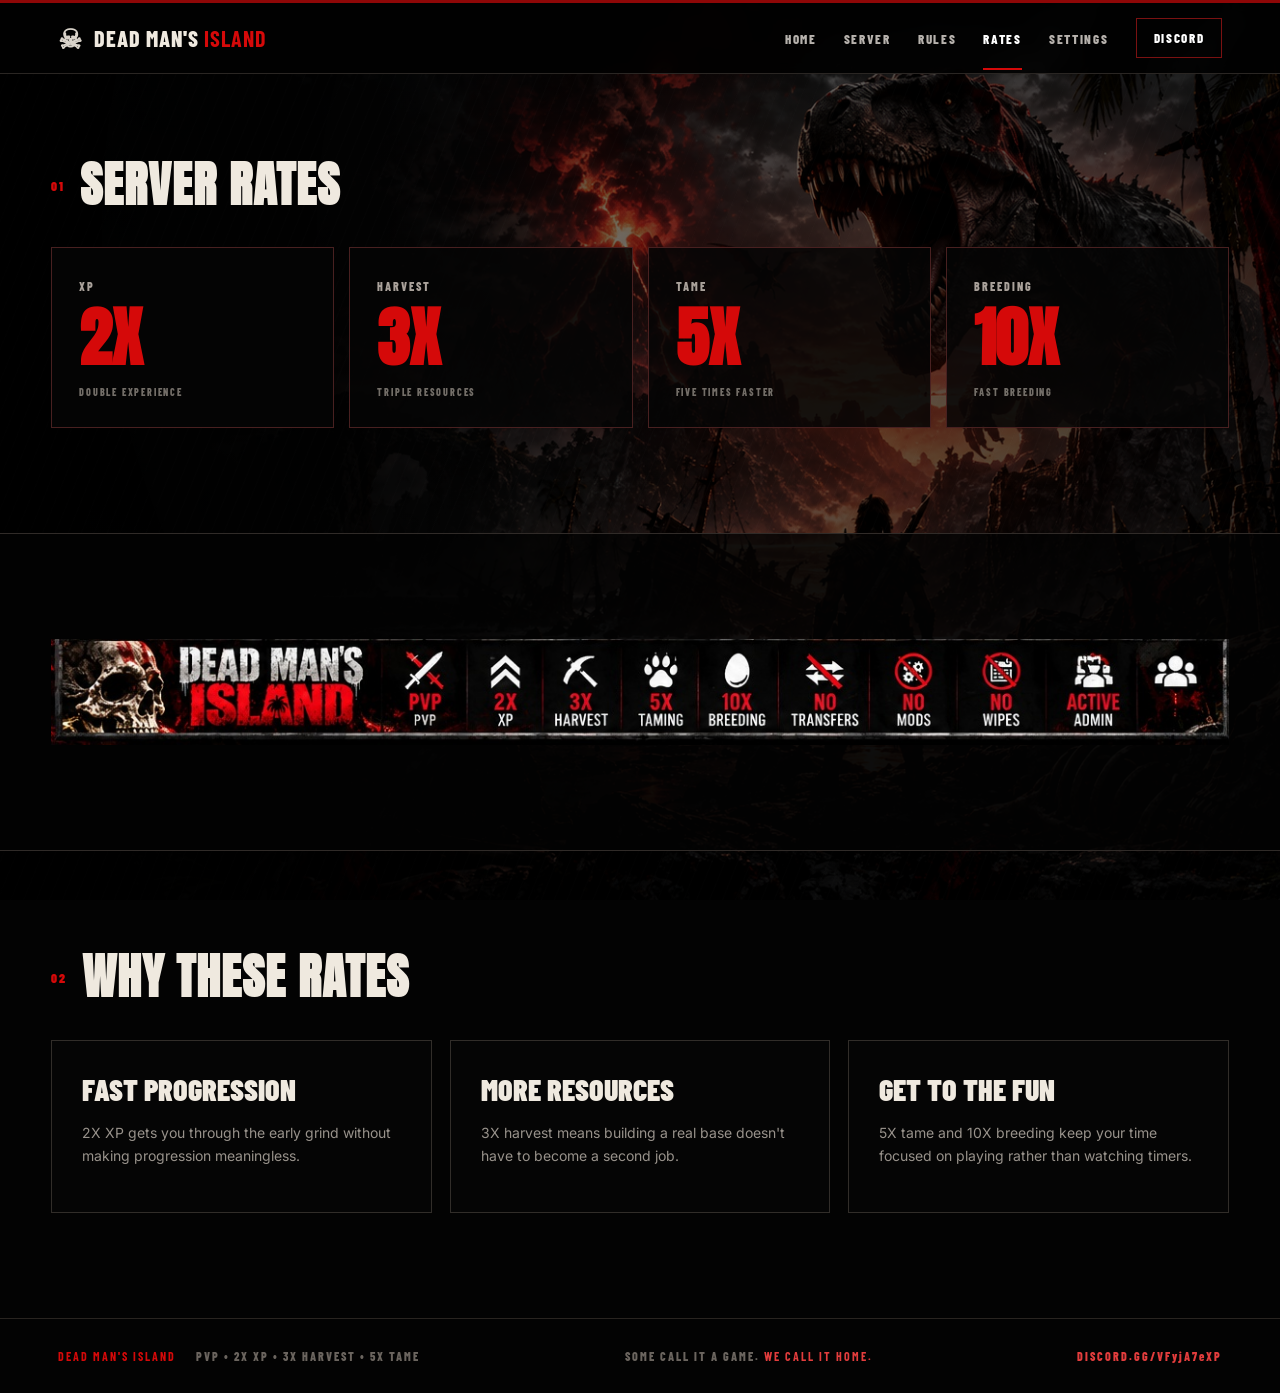
==== rates.html @ 8d5e0fa4 "Add files via upload" ====
<!doctype html>
<html lang="en"><head>
<meta charset="utf-8"><meta name="viewport" content="width=device-width,initial-scale=1">
<title>Rates — Dead Man's Island</title>
<link rel="stylesheet" href="style.css">
</head><body>
<header class="site-header">
  <a class="logo" href="index.html">
    <span class="skull">☠</span><span>DEAD MAN'S <b>ISLAND</b></span>
  </a>
  <button class="menu-toggle" aria-label="Open menu">☰</button>
  <nav class="nav-links">
    <a href="index.html">HOME</a>
    <a href="server.html">SERVER</a>
    <a href="rules.html">RULES</a>
    <a href="rates.html">RATES</a>
    <a href="settings.html">SETTINGS</a>
    <a class="discord-link" href="https://discord.gg/VFyjA7eXP" target="_blank" rel="noopener">DISCORD</a>
  </nav>
</header>

<section class="section" style="padding-top:90px"><div class="wrap">
  <div class="section-head"><span class="num">01</span><h2>SERVER RATES</h2></div>
  <div class="grid4">
    <div class="ratebox"><span>XP</span><strong>2X</strong><em>DOUBLE EXPERIENCE</em></div>
    <div class="ratebox"><span>HARVEST</span><strong>3X</strong><em>TRIPLE RESOURCES</em></div>
    <div class="ratebox"><span>TAME</span><strong>5X</strong><em>FIVE TIMES FASTER</em></div>
    <div class="ratebox"><span>BREEDING</span><strong>10X</strong><em>FAST BREEDING</em></div>
  </div>
</div></section>
<section class="darkband"><div class="section"><div class="rates-strip"><img src="assets/rates-banner.jpg" alt="Dead Man's Island server rates and settings"></div></div></section>
<section class="section"><div class="wrap"><div class="section-head"><span class="num">02</span><h2>WHY THESE RATES</h2></div><div class="grid3">
  <div class="panel pad"><h3>FAST PROGRESSION</h3><p>2X XP gets you through the early grind without making progression meaningless.</p></div>
  <div class="panel pad"><h3>MORE RESOURCES</h3><p>3X harvest means building a real base doesn't have to become a second job.</p></div>
  <div class="panel pad"><h3>GET TO THE FUN</h3><p>5X tame and 10X breeding keep your time focused on playing rather than watching timers.</p></div>
</div></div></section>

<footer class="site-footer">
  <div><strong>DEAD MAN'S ISLAND</strong><span>PVP • 2X XP • 3X HARVEST • 5X TAME</span></div>
  <div class="footer-center">SOME CALL IT A GAME. <b>WE CALL IT HOME.</b></div>
  <a href="https://discord.gg/VFyjA7eXP" target="_blank" rel="noopener">DISCORD.GG/VFyjA7eXP</a>
</footer>
<script src="site.js"></script>
</body></html>
---- style.css ----
@import url('https://fonts.googleapis.com/css2?family=Anton&family=Barlow+Condensed:wght@400;500;600;700;800;900&family=Inter:wght@400;600;700;800&display=swap');
:root{--red:#d50909;--red2:#8e0707;--ink:#070707;--panel:rgba(7,7,7,.84);--line:rgba(255,255,255,.12);--muted:#8d8883;--bone:#efe9df}
*{box-sizing:border-box}html{scroll-behavior:smooth}body{margin:0;background:#030303;color:var(--bone);font-family:Inter,Arial,sans-serif}
body:before{content:"";position:fixed;inset:0;z-index:-3;background:linear-gradient(90deg,rgba(0,0,0,.86) 0%,rgba(0,0,0,.54) 48%,rgba(0,0,0,.74) 100%),url("assets/hero.jpg") center top/cover no-repeat;filter:saturate(1.03)}
body:after{content:"";position:fixed;inset:0;z-index:-2;background:radial-gradient(circle at 70% 25%,transparent 0 22%,rgba(0,0,0,.25) 42%,rgba(0,0,0,.76) 100%),repeating-linear-gradient(112deg,transparent 0 10px,rgba(255,255,255,.01) 11px,transparent 12px)}
a{text-decoration:none;color:inherit}.site-header{position:sticky;top:0;z-index:20;height:74px;padding:0 4.5vw;display:flex;align-items:center;justify-content:space-between;background:rgba(2,2,2,.91);border-top:3px solid var(--red2);border-bottom:1px solid #2a2623;backdrop-filter:blur(8px)}
.logo{display:flex;align-items:center;gap:11px;font:800 22px/1 "Barlow Condensed";letter-spacing:1px;white-space:nowrap}.logo b{color:var(--red)}.skull{font-size:27px;color:#d9d3ca}
.nav-links{display:flex;align-items:center;gap:27px;font:800 13px "Barlow Condensed";letter-spacing:1.7px;color:#b7b2ad}.nav-links a{padding:25px 0 21px;border-bottom:2px solid transparent}.nav-links a:hover,.nav-links a.active{color:#fff;border-bottom-color:var(--red)}.nav-links .discord-link{border:1px solid #7a1111;padding:11px 17px;color:#fff}.menu-toggle{display:none;background:none;border:0;color:#fff;font-size:25px}
.hero{min-height:calc(100vh - 74px);display:flex;align-items:center;position:relative;overflow:hidden}.hero:before{content:"";position:absolute;inset:0;background:linear-gradient(90deg,rgba(4,4,4,.98) 0%,rgba(4,4,4,.78) 30%,rgba(4,4,4,.18) 63%,rgba(4,4,4,.4) 100%)}.hero:after{content:"";position:absolute;left:0;right:0;bottom:0;height:180px;background:linear-gradient(transparent,#050505)}
.hero-content{position:relative;z-index:2;padding:7vw 7.5vw;max-width:800px}.eyebrow{font:800 14px "Barlow Condensed";letter-spacing:4px;color:#bcb4ac}.hero h1{font:900 clamp(75px,11vw,166px)/.79 Anton;margin:18px 0 25px;text-shadow:5px 7px 0 #000;letter-spacing:-2px}.hero h1 span{color:var(--red)}.hero .sub{font:800 18px "Barlow Condensed";letter-spacing:3px;color:#ece6dc}.hero .sub b{color:var(--red)}.hero p{max-width:560px;font:500 20px/1.5 "Barlow Condensed";color:#bdb7b0}.hero p strong{color:#fff}.actions{display:flex;gap:12px;margin:28px 0 18px}.btn{display:inline-block;padding:15px 25px;font:800 14px "Barlow Condensed";letter-spacing:1.5px}.btn.red{background:var(--red);box-shadow:5px 5px 0 #050505}.btn.red:hover{background:#f20c0c}.btn.ghost{border:1px solid #655f59;background:rgba(0,0,0,.45)}.status{font:700 11px "Barlow Condensed";letter-spacing:2px;color:#9b958f}.status i{display:inline-block;width:8px;height:8px;border-radius:50%;background:#acbf76;box-shadow:0 0 11px #acbf76;margin-right:7px}
.quick-rates{position:relative;z-index:3;margin:-58px auto 0;width:min(94%,1220px);background:rgba(4,4,4,.92);border:1px solid #3b1717;border-top:2px solid var(--red);display:grid;grid-template-columns:repeat(8,1fr);box-shadow:0 16px 45px rgba(0,0,0,.65)}.quick-rates .q{padding:18px 9px;text-align:center;border-right:1px solid #3a2824}.quick-rates .q:last-child{border-right:0}.q b{display:block;font:900 30px Anton;color:var(--red);line-height:1}.q span{display:block;font:800 10px "Barlow Condensed";letter-spacing:1.5px;color:#ddd5cd;margin-top:5px}
.wrap{width:min(1240px,92%);margin:0 auto}.section{padding:105px 0}.section-head{display:flex;align-items:center;gap:15px;margin-bottom:40px}.section-head .num{font:900 13px "Barlow Condensed";color:var(--red);letter-spacing:2px}.section-head h2{font:900 48px/.9 Anton;margin:0;letter-spacing:1px}.grid3{display:grid;grid-template-columns:repeat(3,1fr);gap:18px}.grid4{display:grid;grid-template-columns:repeat(4,1fr);gap:15px}.panel{background:var(--panel);border:1px solid #312d29;position:relative;overflow:hidden}.panel.pad{padding:30px}.panel h3{font:900 30px "Barlow Condensed";margin:0 0 10px}.panel p{font-size:14px;line-height:1.7;color:#98928b}.image-card{min-height:315px;background-size:cover;background-position:center}.image-card:after{content:"";position:absolute;inset:0;background:linear-gradient(0deg,rgba(0,0,0,.93),rgba(0,0,0,.08) 70%)}.image-card .inner{position:absolute;z-index:2;left:24px;right:24px;bottom:23px}.image-card h3{font-size:34px;text-shadow:3px 3px #000}.accent{color:var(--red)}.link-arrow{display:inline-block;color:#f05252;font:800 13px "Barlow Condensed";letter-spacing:1px;margin-top:13px}
.darkband{background:rgba(3,3,3,.82);border-top:1px solid #302b28;border-bottom:1px solid #302b28}.rates-strip{width:min(1220px,92%);margin:0 auto}.rates-strip img{width:100%;height:auto;display:block}
.info-list{display:grid;grid-template-columns:1.1fr .9fr;gap:18px}.info-box{padding:27px;background:rgba(5,5,5,.83);border:1px solid #312d29}.stat-table{display:grid;grid-template-columns:1fr 1fr}.stat-table div{padding:11px 0;border-bottom:1px solid #2b2825;font:700 13px "Barlow Condensed";color:#a7a19a}.stat-table b{float:right;color:#eee}.rules{max-width:980px}.rule{display:grid;grid-template-columns:70px 1fr;gap:20px;padding:27px 0;border-top:1px solid #302b27}.rule>strong{font:900 37px Anton;color:var(--red)}.rule h3{font:900 25px "Barlow Condensed";margin:0 0 6px}.rule p{margin:0;color:#8d8882;line-height:1.65;font-size:14px}
.ratebox{padding:27px;border:1px solid #482020;background:rgba(6,6,6,.83)}.ratebox span{font:800 12px "Barlow Condensed";letter-spacing:2px;color:#aaa29b}.ratebox strong{display:block;font:900 65px Anton;color:var(--red);line-height:1;margin:10px 0}.ratebox em{font:800 10px "Barlow Condensed";font-style:normal;letter-spacing:1.8px;color:#736e68}
.setting{padding:27px;background:rgba(5,5,5,.83);border:1px solid #332f2b}.setting b{font:800 12px "Barlow Condensed";color:var(--red)}.setting h3{font:900 23px "Barlow Condensed";margin:12px 0 8px}.setting p{font-size:13px;line-height:1.65;color:#89837d;margin:0}
.cta{padding:85px 0;background:linear-gradient(90deg,rgba(50,0,0,.72),rgba(5,5,5,.9));border-top:3px solid var(--red)}.cta-inner{display:flex;align-items:center;justify-content:space-between}.cta h2{font:900 clamp(48px,7vw,90px)/.85 Anton;margin:12px 0}.cta p{color:#97918b}
.site-footer{padding:30px 4.5vw;background:#030303;border-top:1px solid #292420;display:flex;align-items:center;justify-content:space-between;font:800 12px "Barlow Condensed";letter-spacing:2px;color:#6b655f}.site-footer strong{color:var(--red);margin-right:20px}.site-footer a{color:#e33d3d}.footer-center b{color:#e33d3d}
@media(max-width:900px){.nav-links{gap:12px}.nav-links a{font-size:11px}.quick-rates{grid-template-columns:repeat(4,1fr)}.grid3,.grid4,.info-list{grid-template-columns:1fr 1fr}.hero-content{padding:80px 6vw}}
@media(max-width:650px){.site-header{height:66px;padding:0 18px}.nav-links{display:none;position:absolute;top:66px;left:0;right:0;background:#070707;flex-direction:column;padding:15px 20px;gap:0;border-bottom:1px solid #3a1717}.nav-links.open{display:flex}.nav-links a{width:100%;padding:13px 0;border-bottom:1px solid #1e1b19}.nav-links .discord-link{margin-top:10px;text-align:center}.menu-toggle{display:block}.logo{font-size:18px}.hero{min-height:700px}.hero-content{padding:80px 24px}.hero h1{font-size:77px}.hero .sub{font-size:13px}.hero p{font-size:17px}.quick-rates{margin:-45px auto 0;grid-template-columns:repeat(2,1fr)}.q{min-height:78px}.section{padding:70px 0}.section-head h2{font-size:39px}.wrap{width:90%}.grid3,.grid4,.info-list{grid-template-columns:1fr}.site-footer{display:block;padding:25px 20px}.site-footer>div,.site-footer>a{display:block;margin:8px 0}.cta-inner{display:block}}
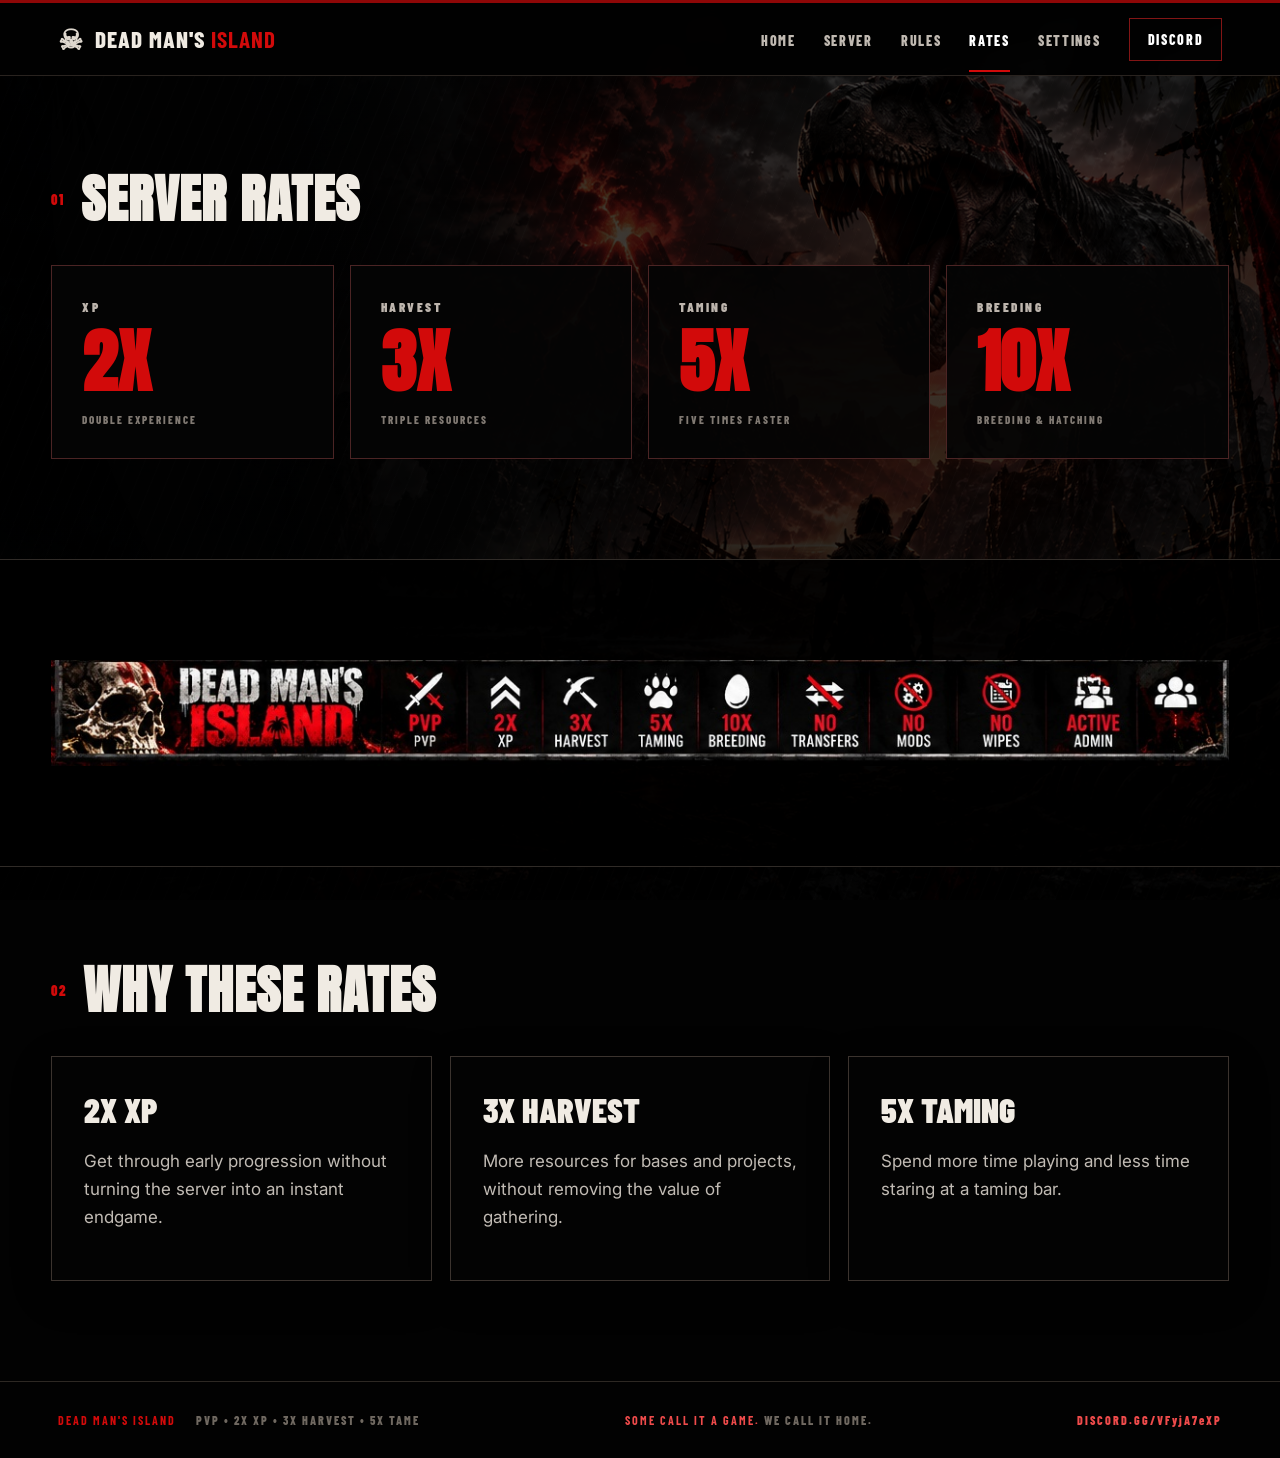
==== commit b87d7ef3: "Add files via upload" ====
--- a/rates.html
+++ b/rates.html
@@ -1,44 +1,21 @@
-<!doctype html>
-<html lang="en"><head>
-<meta charset="utf-8"><meta name="viewport" content="width=device-width,initial-scale=1">
-<title>Rates — Dead Man's Island</title>
-<link rel="stylesheet" href="style.css">
-</head><body>
-<header class="site-header">
-  <a class="logo" href="index.html">
-    <span class="skull">☠</span><span>DEAD MAN'S <b>ISLAND</b></span>
-  </a>
+<!doctype html><html lang="en"><head><meta charset="utf-8"><meta name="viewport" content="width=device-width,initial-scale=1"><title>Rates — Dead Man's Island</title><link rel="stylesheet" href="style.css"></head><body><header class="site-header">
+  <a class="logo" href="index.html"><span class="skull">☠</span><span>DEAD MAN'S <b>ISLAND</b></span></a>
   <button class="menu-toggle" aria-label="Open menu">☰</button>
   <nav class="nav-links">
-    <a href="index.html">HOME</a>
-    <a href="server.html">SERVER</a>
-    <a href="rules.html">RULES</a>
-    <a href="rates.html">RATES</a>
-    <a href="settings.html">SETTINGS</a>
+    <a href="index.html">HOME</a><a href="server.html">SERVER</a><a href="rules.html">RULES</a><a href="rates.html">RATES</a><a href="settings.html">SETTINGS</a>
     <a class="discord-link" href="https://discord.gg/VFyjA7eXP" target="_blank" rel="noopener">DISCORD</a>
   </nav>
 </header>
-
-<section class="section" style="padding-top:90px"><div class="wrap">
-  <div class="section-head"><span class="num">01</span><h2>SERVER RATES</h2></div>
-  <div class="grid4">
-    <div class="ratebox"><span>XP</span><strong>2X</strong><em>DOUBLE EXPERIENCE</em></div>
-    <div class="ratebox"><span>HARVEST</span><strong>3X</strong><em>TRIPLE RESOURCES</em></div>
-    <div class="ratebox"><span>TAME</span><strong>5X</strong><em>FIVE TIMES FASTER</em></div>
-    <div class="ratebox"><span>BREEDING</span><strong>10X</strong><em>FAST BREEDING</em></div>
-  </div>
-</div></section>
-<section class="darkband"><div class="section"><div class="rates-strip"><img src="assets/rates-banner.jpg" alt="Dead Man's Island server rates and settings"></div></div></section>
+<section class="section"><div class="wrap"><div class="section-head"><span class="num">01</span><h2>SERVER RATES</h2></div>
+<div class="grid4"><div class="ratebox"><span>XP</span><strong>2X</strong><em>DOUBLE EXPERIENCE</em></div><div class="ratebox"><span>HARVEST</span><strong>3X</strong><em>TRIPLE RESOURCES</em></div><div class="ratebox"><span>TAMING</span><strong>5X</strong><em>FIVE TIMES FASTER</em></div><div class="ratebox"><span>BREEDING</span><strong>10X</strong><em>BREEDING & HATCHING</em></div></div></div></section>
+<section class="darkband"><div class="section"><div class="rates-strip"><img src="assets/rates-banner.jpg" alt="Dead Mans Island rates and settings"></div></div></section>
 <section class="section"><div class="wrap"><div class="section-head"><span class="num">02</span><h2>WHY THESE RATES</h2></div><div class="grid3">
-  <div class="panel pad"><h3>FAST PROGRESSION</h3><p>2X XP gets you through the early grind without making progression meaningless.</p></div>
-  <div class="panel pad"><h3>MORE RESOURCES</h3><p>3X harvest means building a real base doesn't have to become a second job.</p></div>
-  <div class="panel pad"><h3>GET TO THE FUN</h3><p>5X tame and 10X breeding keep your time focused on playing rather than watching timers.</p></div>
+<div class="panel pad"><h3>2X XP</h3><p>Get through early progression without turning the server into an instant endgame.</p></div>
+<div class="panel pad"><h3>3X HARVEST</h3><p>More resources for bases and projects, without removing the value of gathering.</p></div>
+<div class="panel pad"><h3>5X TAMING</h3><p>Spend more time playing and less time staring at a taming bar.</p></div>
 </div></div></section>
-
 <footer class="site-footer">
   <div><strong>DEAD MAN'S ISLAND</strong><span>PVP • 2X XP • 3X HARVEST • 5X TAME</span></div>
-  <div class="footer-center">SOME CALL IT A GAME. <b>WE CALL IT HOME.</b></div>
+  <div class="footer-center"><b>SOME CALL IT A GAME.</b> WE CALL IT HOME.</div>
   <a href="https://discord.gg/VFyjA7eXP" target="_blank" rel="noopener">DISCORD.GG/VFyjA7eXP</a>
-</footer>
-<script src="site.js"></script>
-</body></html>+</footer><script src="site.js"></script></body></html>
--- a/style.css
+++ b/style.css
@@ -1,21 +1,21 @@
 
 @import url('https://fonts.googleapis.com/css2?family=Anton&family=Barlow+Condensed:wght@400;500;600;700;800;900&family=Inter:wght@400;600;700;800&display=swap');
-:root{--red:#d50909;--red2:#8e0707;--ink:#070707;--panel:rgba(7,7,7,.84);--line:rgba(255,255,255,.12);--muted:#8d8883;--bone:#efe9df}
-*{box-sizing:border-box}html{scroll-behavior:smooth}body{margin:0;background:#030303;color:var(--bone);font-family:Inter,Arial,sans-serif}
-body:before{content:"";position:fixed;inset:0;z-index:-3;background:linear-gradient(90deg,rgba(0,0,0,.86) 0%,rgba(0,0,0,.54) 48%,rgba(0,0,0,.74) 100%),url("assets/hero.jpg") center top/cover no-repeat;filter:saturate(1.03)}
-body:after{content:"";position:fixed;inset:0;z-index:-2;background:radial-gradient(circle at 70% 25%,transparent 0 22%,rgba(0,0,0,.25) 42%,rgba(0,0,0,.76) 100%),repeating-linear-gradient(112deg,transparent 0 10px,rgba(255,255,255,.01) 11px,transparent 12px)}
-a{text-decoration:none;color:inherit}.site-header{position:sticky;top:0;z-index:20;height:74px;padding:0 4.5vw;display:flex;align-items:center;justify-content:space-between;background:rgba(2,2,2,.91);border-top:3px solid var(--red2);border-bottom:1px solid #2a2623;backdrop-filter:blur(8px)}
-.logo{display:flex;align-items:center;gap:11px;font:800 22px/1 "Barlow Condensed";letter-spacing:1px;white-space:nowrap}.logo b{color:var(--red)}.skull{font-size:27px;color:#d9d3ca}
-.nav-links{display:flex;align-items:center;gap:27px;font:800 13px "Barlow Condensed";letter-spacing:1.7px;color:#b7b2ad}.nav-links a{padding:25px 0 21px;border-bottom:2px solid transparent}.nav-links a:hover,.nav-links a.active{color:#fff;border-bottom-color:var(--red)}.nav-links .discord-link{border:1px solid #7a1111;padding:11px 17px;color:#fff}.menu-toggle{display:none;background:none;border:0;color:#fff;font-size:25px}
-.hero{min-height:calc(100vh - 74px);display:flex;align-items:center;position:relative;overflow:hidden}.hero:before{content:"";position:absolute;inset:0;background:linear-gradient(90deg,rgba(4,4,4,.98) 0%,rgba(4,4,4,.78) 30%,rgba(4,4,4,.18) 63%,rgba(4,4,4,.4) 100%)}.hero:after{content:"";position:absolute;left:0;right:0;bottom:0;height:180px;background:linear-gradient(transparent,#050505)}
-.hero-content{position:relative;z-index:2;padding:7vw 7.5vw;max-width:800px}.eyebrow{font:800 14px "Barlow Condensed";letter-spacing:4px;color:#bcb4ac}.hero h1{font:900 clamp(75px,11vw,166px)/.79 Anton;margin:18px 0 25px;text-shadow:5px 7px 0 #000;letter-spacing:-2px}.hero h1 span{color:var(--red)}.hero .sub{font:800 18px "Barlow Condensed";letter-spacing:3px;color:#ece6dc}.hero .sub b{color:var(--red)}.hero p{max-width:560px;font:500 20px/1.5 "Barlow Condensed";color:#bdb7b0}.hero p strong{color:#fff}.actions{display:flex;gap:12px;margin:28px 0 18px}.btn{display:inline-block;padding:15px 25px;font:800 14px "Barlow Condensed";letter-spacing:1.5px}.btn.red{background:var(--red);box-shadow:5px 5px 0 #050505}.btn.red:hover{background:#f20c0c}.btn.ghost{border:1px solid #655f59;background:rgba(0,0,0,.45)}.status{font:700 11px "Barlow Condensed";letter-spacing:2px;color:#9b958f}.status i{display:inline-block;width:8px;height:8px;border-radius:50%;background:#acbf76;box-shadow:0 0 11px #acbf76;margin-right:7px}
-.quick-rates{position:relative;z-index:3;margin:-58px auto 0;width:min(94%,1220px);background:rgba(4,4,4,.92);border:1px solid #3b1717;border-top:2px solid var(--red);display:grid;grid-template-columns:repeat(8,1fr);box-shadow:0 16px 45px rgba(0,0,0,.65)}.quick-rates .q{padding:18px 9px;text-align:center;border-right:1px solid #3a2824}.quick-rates .q:last-child{border-right:0}.q b{display:block;font:900 30px Anton;color:var(--red);line-height:1}.q span{display:block;font:800 10px "Barlow Condensed";letter-spacing:1.5px;color:#ddd5cd;margin-top:5px}
-.wrap{width:min(1240px,92%);margin:0 auto}.section{padding:105px 0}.section-head{display:flex;align-items:center;gap:15px;margin-bottom:40px}.section-head .num{font:900 13px "Barlow Condensed";color:var(--red);letter-spacing:2px}.section-head h2{font:900 48px/.9 Anton;margin:0;letter-spacing:1px}.grid3{display:grid;grid-template-columns:repeat(3,1fr);gap:18px}.grid4{display:grid;grid-template-columns:repeat(4,1fr);gap:15px}.panel{background:var(--panel);border:1px solid #312d29;position:relative;overflow:hidden}.panel.pad{padding:30px}.panel h3{font:900 30px "Barlow Condensed";margin:0 0 10px}.panel p{font-size:14px;line-height:1.7;color:#98928b}.image-card{min-height:315px;background-size:cover;background-position:center}.image-card:after{content:"";position:absolute;inset:0;background:linear-gradient(0deg,rgba(0,0,0,.93),rgba(0,0,0,.08) 70%)}.image-card .inner{position:absolute;z-index:2;left:24px;right:24px;bottom:23px}.image-card h3{font-size:34px;text-shadow:3px 3px #000}.accent{color:var(--red)}.link-arrow{display:inline-block;color:#f05252;font:800 13px "Barlow Condensed";letter-spacing:1px;margin-top:13px}
-.darkband{background:rgba(3,3,3,.82);border-top:1px solid #302b28;border-bottom:1px solid #302b28}.rates-strip{width:min(1220px,92%);margin:0 auto}.rates-strip img{width:100%;height:auto;display:block}
-.info-list{display:grid;grid-template-columns:1.1fr .9fr;gap:18px}.info-box{padding:27px;background:rgba(5,5,5,.83);border:1px solid #312d29}.stat-table{display:grid;grid-template-columns:1fr 1fr}.stat-table div{padding:11px 0;border-bottom:1px solid #2b2825;font:700 13px "Barlow Condensed";color:#a7a19a}.stat-table b{float:right;color:#eee}.rules{max-width:980px}.rule{display:grid;grid-template-columns:70px 1fr;gap:20px;padding:27px 0;border-top:1px solid #302b27}.rule>strong{font:900 37px Anton;color:var(--red)}.rule h3{font:900 25px "Barlow Condensed";margin:0 0 6px}.rule p{margin:0;color:#8d8882;line-height:1.65;font-size:14px}
-.ratebox{padding:27px;border:1px solid #482020;background:rgba(6,6,6,.83)}.ratebox span{font:800 12px "Barlow Condensed";letter-spacing:2px;color:#aaa29b}.ratebox strong{display:block;font:900 65px Anton;color:var(--red);line-height:1;margin:10px 0}.ratebox em{font:800 10px "Barlow Condensed";font-style:normal;letter-spacing:1.8px;color:#736e68}
-.setting{padding:27px;background:rgba(5,5,5,.83);border:1px solid #332f2b}.setting b{font:800 12px "Barlow Condensed";color:var(--red)}.setting h3{font:900 23px "Barlow Condensed";margin:12px 0 8px}.setting p{font-size:13px;line-height:1.65;color:#89837d;margin:0}
-.cta{padding:85px 0;background:linear-gradient(90deg,rgba(50,0,0,.72),rgba(5,5,5,.9));border-top:3px solid var(--red)}.cta-inner{display:flex;align-items:center;justify-content:space-between}.cta h2{font:900 clamp(48px,7vw,90px)/.85 Anton;margin:12px 0}.cta p{color:#97918b}
-.site-footer{padding:30px 4.5vw;background:#030303;border-top:1px solid #292420;display:flex;align-items:center;justify-content:space-between;font:800 12px "Barlow Condensed";letter-spacing:2px;color:#6b655f}.site-footer strong{color:var(--red);margin-right:20px}.site-footer a{color:#e33d3d}.footer-center b{color:#e33d3d}
-@media(max-width:900px){.nav-links{gap:12px}.nav-links a{font-size:11px}.quick-rates{grid-template-columns:repeat(4,1fr)}.grid3,.grid4,.info-list{grid-template-columns:1fr 1fr}.hero-content{padding:80px 6vw}}
-@media(max-width:650px){.site-header{height:66px;padding:0 18px}.nav-links{display:none;position:absolute;top:66px;left:0;right:0;background:#070707;flex-direction:column;padding:15px 20px;gap:0;border-bottom:1px solid #3a1717}.nav-links.open{display:flex}.nav-links a{width:100%;padding:13px 0;border-bottom:1px solid #1e1b19}.nav-links .discord-link{margin-top:10px;text-align:center}.menu-toggle{display:block}.logo{font-size:18px}.hero{min-height:700px}.hero-content{padding:80px 24px}.hero h1{font-size:77px}.hero .sub{font-size:13px}.hero p{font-size:17px}.quick-rates{margin:-45px auto 0;grid-template-columns:repeat(2,1fr)}.q{min-height:78px}.section{padding:70px 0}.section-head h2{font-size:39px}.wrap{width:90%}.grid3,.grid4,.info-list{grid-template-columns:1fr}.site-footer{display:block;padding:25px 20px}.site-footer>div,.site-footer>a{display:block;margin:8px 0}.cta-inner{display:block}}
+:root{--red:#d20a0a;--red-dark:#8e0707;--bone:#f0ebe3;--muted:#b4ada5;--panel:rgba(4,4,4,.91);--line:#352e29}
+*{box-sizing:border-box}html{scroll-behavior:smooth}body{margin:0;background:#020202;color:var(--bone);font-family:Inter,Arial,sans-serif}
+body:before{content:"";position:fixed;inset:0;z-index:-3;background:linear-gradient(rgba(0,0,0,.73),rgba(0,0,0,.83)),url("assets/hero.jpg") center/cover no-repeat}
+body:after{content:"";position:fixed;inset:0;z-index:-2;pointer-events:none;background:radial-gradient(circle at 68% 18%,transparent 0 22%,rgba(0,0,0,.25) 46%,rgba(0,0,0,.78) 100%),repeating-linear-gradient(112deg,transparent 0 12px,rgba(255,255,255,.012) 13px,transparent 14px)}
+a{text-decoration:none;color:inherit}
+.site-header{position:sticky;top:0;z-index:30;height:76px;padding:0 4.5vw;display:flex;align-items:center;justify-content:space-between;background:rgba(2,2,2,.94);border-top:3px solid var(--red-dark);border-bottom:1px solid #29231f;backdrop-filter:blur(9px)}
+.logo{display:flex;align-items:center;gap:11px;font:800 23px/1 "Barlow Condensed";letter-spacing:1px;white-space:nowrap}.logo b{color:var(--red)}.skull{font-size:28px;color:#ded7ce}
+.nav-links{display:flex;align-items:center;gap:28px;font:800 14px "Barlow Condensed";letter-spacing:1.7px;color:#c0b9b1}.nav-links a{padding:25px 0 21px;border-bottom:2px solid transparent}.nav-links a:hover,.nav-links a.active{color:#fff;border-bottom-color:var(--red)}.nav-links .discord-link{border:1px solid #821515;padding:12px 18px;color:#fff}.menu-toggle{display:none;background:none;border:0;color:#fff;font-size:26px}
+.hero{min-height:calc(100vh - 76px);position:relative;display:flex;align-items:center;overflow:hidden}.hero:before{content:"";position:absolute;inset:0;background:linear-gradient(90deg,rgba(3,3,3,.97) 0%,rgba(3,3,3,.83) 30%,rgba(3,3,3,.32) 63%,rgba(3,3,3,.48) 100%)}.hero:after{content:"";position:absolute;left:0;right:0;bottom:0;height:230px;background:linear-gradient(transparent,#050505)}
+.hero-content{position:relative;z-index:2;padding:7.5vw;max-width:900px}.eyebrow{font:800 15px "Barlow Condensed";letter-spacing:4px;color:#c5bdb5}.hero h1{font:900 clamp(78px,11vw,170px)/.79 Anton;margin:19px 0 27px;letter-spacing:-2px;text-shadow:6px 7px #000}.hero h1 span{color:var(--red)}.hero .sub{display:inline-block;background:var(--red);padding:9px 14px;font:900 16px "Barlow Condensed";letter-spacing:2px;box-shadow:5px 5px #050505}.hero p{max-width:640px;font:500 22px/1.45 "Barlow Condensed";color:#d0c9c1}.hero p strong{color:#fff}.actions{display:flex;gap:12px;margin:30px 0 17px}.btn{display:inline-block;padding:16px 27px;font:900 15px "Barlow Condensed";letter-spacing:1.6px}.btn.red{background:var(--red);box-shadow:5px 5px #050505}.btn.red:hover{background:#ef0e0e}.btn.ghost{border:1px solid #756d66;background:rgba(0,0,0,.56)}.status{font:800 12px "Barlow Condensed";letter-spacing:2px;color:#aaa29a}.status i{display:inline-block;width:9px;height:9px;border-radius:50%;background:#b5ca78;box-shadow:0 0 10px #b5ca78;margin-right:8px}
+.quick-rates{position:relative;z-index:4;margin:-62px auto 0;width:min(1220px,92%);background:rgba(2,2,2,.95);border:1px solid #482020;border-top:2px solid var(--red);display:grid;grid-template-columns:repeat(8,1fr);box-shadow:0 18px 55px rgba(0,0,0,.7)}.quick-rates .q{padding:20px 7px;text-align:center;border-right:1px solid #382a25}.quick-rates .q:last-child{border-right:0}.q b{display:block;font:900 34px Anton;color:var(--red);line-height:1}.q span{display:block;margin-top:5px;font:900 12px "Barlow Condensed";letter-spacing:1.6px;color:#e4ddd6}
+.wrap{width:min(1240px,92%);margin:0 auto}.section{padding:100px 0}.section-head{display:flex;align-items:center;gap:16px;margin-bottom:42px}.section-head .num{font:900 14px "Barlow Condensed";color:var(--red);letter-spacing:2px}.section-head h2{font:900 52px/.9 Anton;margin:0;letter-spacing:1px}.grid3{display:grid;grid-template-columns:repeat(3,1fr);gap:18px}.grid4{display:grid;grid-template-columns:repeat(4,1fr);gap:16px}
+.panel{background:var(--panel);border:1px solid #3b332e;position:relative;overflow:hidden;box-shadow:0 12px 40px rgba(0,0,0,.2)}.panel.pad{padding:32px}.panel h3{font:900 34px "Barlow Condensed";margin:0 0 11px}.panel p{font-size:17px;line-height:1.65;color:#c1bbb4}
+.image-card{min-height:355px;background-size:cover;background-position:center}.image-card:after{content:"";position:absolute;inset:0;background:linear-gradient(180deg,rgba(0,0,0,.05) 10%,rgba(0,0,0,.15) 35%,rgba(0,0,0,.93) 100%)}.image-card .inner{position:absolute;z-index:2;left:27px;right:27px;bottom:25px;padding:20px 20px 17px;background:linear-gradient(180deg,rgba(0,0,0,.12),rgba(0,0,0,.83));border-left:3px solid var(--red)}.image-card h3{font-size:42px;text-shadow:3px 3px #000;margin:0 0 7px}.image-card p{font-size:16px;margin:0;color:#ebe4dc;text-shadow:1px 2px #000}.link-arrow{display:inline-block;color:#ff5353;font:900 14px "Barlow Condensed";letter-spacing:1.3px;margin-top:12px}
+.darkband{background:rgba(1,1,1,.86);border-top:1px solid #302b27;border-bottom:1px solid #302b27}.info-list{display:grid;grid-template-columns:1.15fr .85fr;gap:18px}.info-box{padding:31px;background:rgba(3,3,3,.94);border:1px solid #3b332d}.info-box h3{font-size:34px}.stat-table{display:grid;grid-template-columns:1fr}.stat-row{display:grid;grid-template-columns:220px 1fr;gap:20px;padding:12px 0;border-bottom:1px solid #2d2925;font:800 14px "Barlow Condensed";color:#a9a29a}.stat-row b{color:#f0ebe4}.online{color:#afd37b!important}.server-address{display:flex;align-items:center;justify-content:space-between;gap:15px;margin:19px 0;padding:15px 17px;border:1px solid #563020;background:#090807}.server-address code{font:800 18px monospace;color:#fff}.copy-btn{border:1px solid #6f1616;background:#160807;color:#ff5a5a;padding:9px 13px;font:900 12px "Barlow Condensed";cursor:pointer}.listing-meta{display:flex;flex-wrap:wrap;gap:10px;margin:14px 0 20px}.badge{border:1px solid #332e29;padding:9px 12px;font:800 12px "Barlow Condensed";color:#d9d1ca;background:#0a0908}.rates-strip{width:min(1220px,92%);margin:0 auto}.rates-strip img{display:block;width:100%;height:auto}.rules{max-width:1050px}.rule{display:grid;grid-template-columns:72px 1fr;gap:20px;padding:29px 0;border-top:1px solid #342e29}.rule>strong{font:900 39px Anton;color:var(--red)}.rule h3{font:900 27px "Barlow Condensed";margin:0 0 8px}.rule p{margin:0;font-size:16px;line-height:1.72;color:#aaa49d}.ratebox{padding:30px;background:rgba(5,5,5,.91);border:1px solid #4b2424}.ratebox span{font:900 13px "Barlow Condensed";letter-spacing:2.5px;color:#bdb5ad}.ratebox strong{display:block;font:900 70px Anton;color:var(--red);line-height:1;margin:11px 0}.ratebox em{font:800 11px "Barlow Condensed";font-style:normal;letter-spacing:2px;color:#817a73}.setting{padding:30px;background:rgba(5,5,5,.91);border:1px solid #39332e}.setting b{font:900 12px "Barlow Condensed";color:var(--red)}.setting h3{font:900 26px "Barlow Condensed";margin:12px 0 8px}.setting p{font-size:15px;line-height:1.7;color:#aaa49c;margin:0}
+.about-grid{display:grid;grid-template-columns:1.35fr .8fr .8fr;gap:18px}.about-grid .panel{min-height:100%}.check-list{list-style:none;margin:15px 0 0;padding:0}.check-list li{margin:10px 0;font:800 15px "Barlow Condensed";color:#ddd6ce}.check-list li:before{content:"✓";color:#ec3030;margin-right:10px}
+.cta{padding:90px 0;background:linear-gradient(90deg,rgba(65,0,0,.7),rgba(3,3,3,.94));border-top:3px solid var(--red)}.cta-inner{display:flex;align-items:center;justify-content:space-between}.cta h2{font:900 clamp(50px,7vw,92px)/.86 Anton;margin:14px 0}.cta p{color:#a7a098;font-size:17px}.site-footer{padding:31px 4.5vw;background:#020202;border-top:1px solid #2d2823;display:flex;align-items:center;justify-content:space-between;font:800 12px "Barlow Condensed";letter-spacing:2px;color:#706961}.site-footer strong{color:var(--red);margin-right:20px}.site-footer a{color:#ef4b4b}.footer-center b{color:#ef4b4b}
+@media(max-width:900px){.nav-links{gap:14px}.nav-links a{font-size:12px}.quick-rates{grid-template-columns:repeat(4,1fr)}.grid3,.grid4,.about-grid,.info-list{grid-template-columns:1fr 1fr}.hero-content{padding:90px 6vw}}
+@media(max-width:650px){.site-header{height:66px;padding:0 18px}.nav-links{display:none;position:absolute;left:0;right:0;top:66px;flex-direction:column;gap:0;padding:12px 20px;background:#070707;border-bottom:1px solid #3b1717}.nav-links.open{display:flex}.nav-links a{width:100%;padding:13px 0;border-bottom:1px solid #211e1b}.nav-links .discord-link{text-align:center;margin-top:10px}.menu-toggle{display:block}.hero{min-height:690px}.hero-content{padding:72px 24px}.hero h1{font-size:78px}.hero .sub{font-size:12px}.hero p{font-size:18px}.quick-rates{margin:-45px auto 0;grid-template-columns:repeat(2,1fr)}.q{min-height:78px}.section{padding:70px 0}.section-head h2{font-size:40px}.wrap{width:90%}.grid3,.grid4,.about-grid,.info-list{grid-template-columns:1fr}.stat-row{grid-template-columns:1fr;gap:3px}.stat-row b{font-size:14px}.image-card{min-height:380px}.image-card h3{font-size:39px}.cta-inner{display:block}.site-footer{display:block;padding:26px 20px}.site-footer>div,.site-footer>a{display:block;margin:9px 0}}
